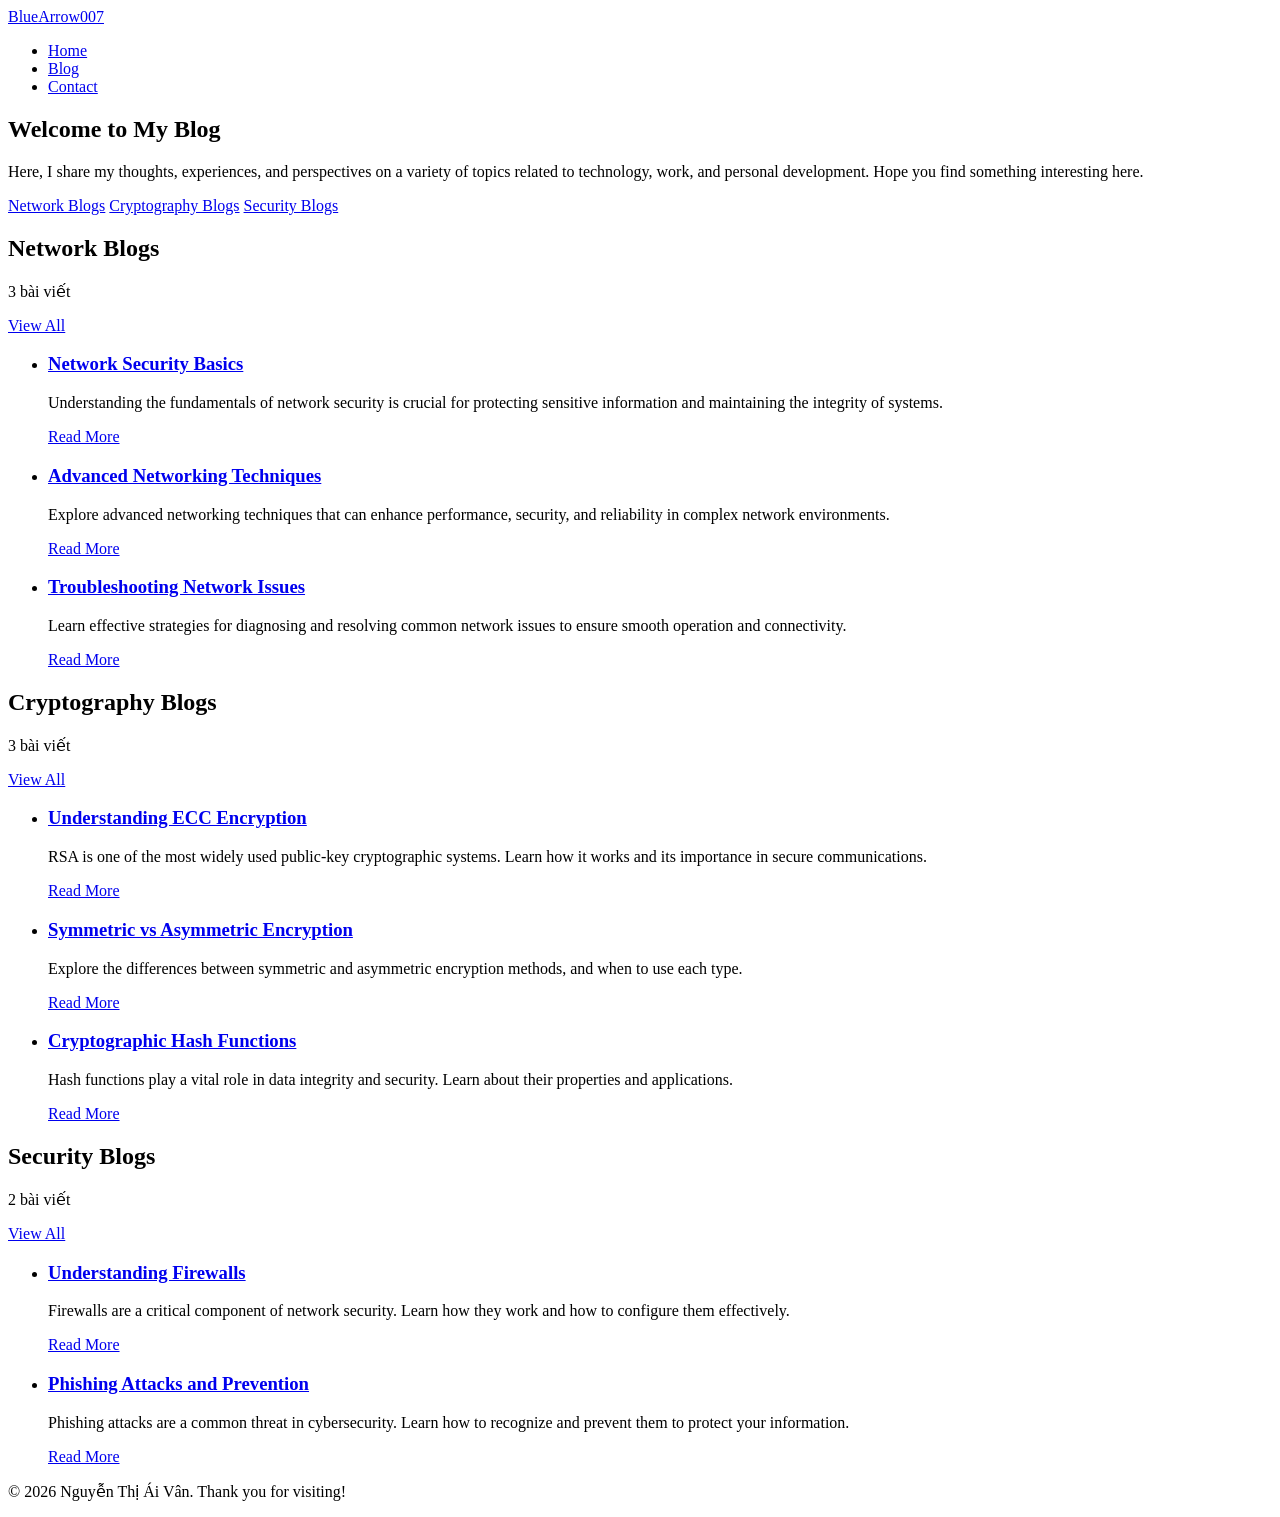
==== Blogs/blogs.html @ 368a2b72 "Update navigation links in blogs.html" ====
<!DOCTYPE html>
<html lang="vi">
<head>
    <meta charset="UTF-8">
    <meta name="viewport" content="width=device-width, initial-scale=1.0">
    <title>Blog – Nguyễn Thị Ái Vân | Portfolio</title>
    <meta name="description" content="Blog của Nguyễn Thị Ái Vân về mạng máy tính, mật mã học và bảo mật thông tin.">

    <link rel="preconnect" href="https://fonts.googleapis.com">
    <link rel="preconnect" href="https://fonts.gstatic.com" crossorigin>
    <link href="https://fonts.googleapis.com/css2?family=Be+Vietnam+Pro:wght@400;500;600;800&display=swap" rel="stylesheet">
    <link rel="stylesheet" href="Blogs/blogs.css">
</head>
<body>

    <header class="site-header">
        <nav class="nav" aria-label="Menu chính">
            <a class="nav__brand" href="/CV/CV_ntav.html">BlueArrow007</a>
            <ul class="nav__list">
                <li><a href=/my-cv/index.html>Home</a></li>
                <li><a href="Blogs/blogs.html" aria-current="page">Blog</a></li>
                <li><a href=#contact>Contact</a></li>
            </ul>
        </nav>
    </header>

    <main>
        <section class="blog-hero">
            <div class="blog-hero__inner">
                <h1 class="blog-hero__title">Welcome to My Blog</h1>
                <p class="blog-hero__text">Here, I share my thoughts, experiences, and perspectives on a variety of topics related to technology, work, and personal development. Hope you find something interesting here.</p>
                <nav class="topics" aria-label="Chủ đề blog">
                    <a class="topics__link" href="#network">Network Blogs</a>
                    <a class="topics__link" href="#cryptography">Cryptography Blogs</a>
                    <a class="topics__link" href="#security">Security Blogs</a>
                </nav>
            </div>
        </section>

        <!-- ===== Network ===== -->
        <section class="category" id="network" aria-labelledby="network-title">
            <div class="category__head">
                <h2 id="network-title" class="category__title">Network Blogs</h2>
                <p class="category__count">3 bài viết</p>
                <a class="btn btn--outline" href="#">View All</a>
            </div>
            <ul class="posts">
                <li class="post">
                    <h3 class="post__title"><a href="#">Network Security Basics</a></h3>
                    <p class="post__excerpt">Understanding the fundamentals of network security is crucial for protecting sensitive information and maintaining the integrity of systems.</p>
                    <a class="post__more" href="#">Read More</a>
                </li>
                <li class="post">
                    <h3 class="post__title"><a href="#">Advanced Networking Techniques</a></h3>
                    <p class="post__excerpt">Explore advanced networking techniques that can enhance performance, security, and reliability in complex network environments.</p>
                    <a class="post__more" href="#">Read More</a>
                </li>
                <li class="post">
                    <h3 class="post__title"><a href="#">Troubleshooting Network Issues</a></h3>
                    <p class="post__excerpt">Learn effective strategies for diagnosing and resolving common network issues to ensure smooth operation and connectivity.</p>
                    <a class="post__more" href="#">Read More</a>
                </li>
            </ul>
        </section>

        <!-- ===== Cryptography ===== -->
        <section class="category" id="cryptography" aria-labelledby="crypto-title">
            <div class="category__head">
                <h2 id="crypto-title" class="category__title">Cryptography Blogs</h2>
                <p class="category__count">3 bài viết</p>
                <a class="btn btn--outline" href="#">View All</a>
            </div>
            <ul class="posts">
                <li class="post">
                    <h3 class="post__title"><a href="#">Understanding ECC Encryption</a></h3>
                    <p class="post__excerpt">RSA is one of the most widely used public-key cryptographic systems. Learn how it works and its importance in secure communications.</p>
                    <a class="post__more" href="#">Read More</a>
                </li>
                <li class="post">
                    <h3 class="post__title"><a href="#">Symmetric vs Asymmetric Encryption</a></h3>
                    <p class="post__excerpt">Explore the differences between symmetric and asymmetric encryption methods, and when to use each type.</p>
                    <a class="post__more" href="#">Read More</a>
                </li>
                <li class="post">
                    <h3 class="post__title"><a href="#">Cryptographic Hash Functions</a></h3>
                    <p class="post__excerpt">Hash functions play a vital role in data integrity and security. Learn about their properties and applications.</p>
                    <a class="post__more" href="#">Read More</a>
                </li>
            </ul>
        </section>

        <!-- ===== Security (thay nội dung bằng bài thật của bạn) ===== -->
        <section class="category" id="security" aria-labelledby="security-title">
            <div class="category__head">
                <h2 id="security-title" class="category__title">Security Blogs</h2>
                <p class="category__count">2 bài viết</p>
                <a class="btn btn--outline" href="#">View All</a>
            </div>
            <ul class="posts">
                <li class="post">
                    <h3 class="post__title"><a href="#">Understanding Firewalls</a></h3>
                    <p class="post__excerpt">Firewalls are a critical component of network security. Learn how they work and how to configure them effectively.</p>
                    <a class="post__more" href="#">Read More</a>
                </li>
                <li class="post">
                    <h3 class="post__title"><a href="#">Phishing Attacks and Prevention</a></h3>
                    <p class="post__excerpt">Phishing attacks are a common threat in cybersecurity. Learn how to recognize and prevent them to protect your information.</p>
                    <a class="post__more" href="#">Read More</a>
                </li>
            </ul>
        </section>
    </main>

    <footer class="site-footer">
        <p>&copy; 2026 Nguyễn Thị Ái Vân. Thank you for visiting!</p>
    </footer>

</body>
</html>
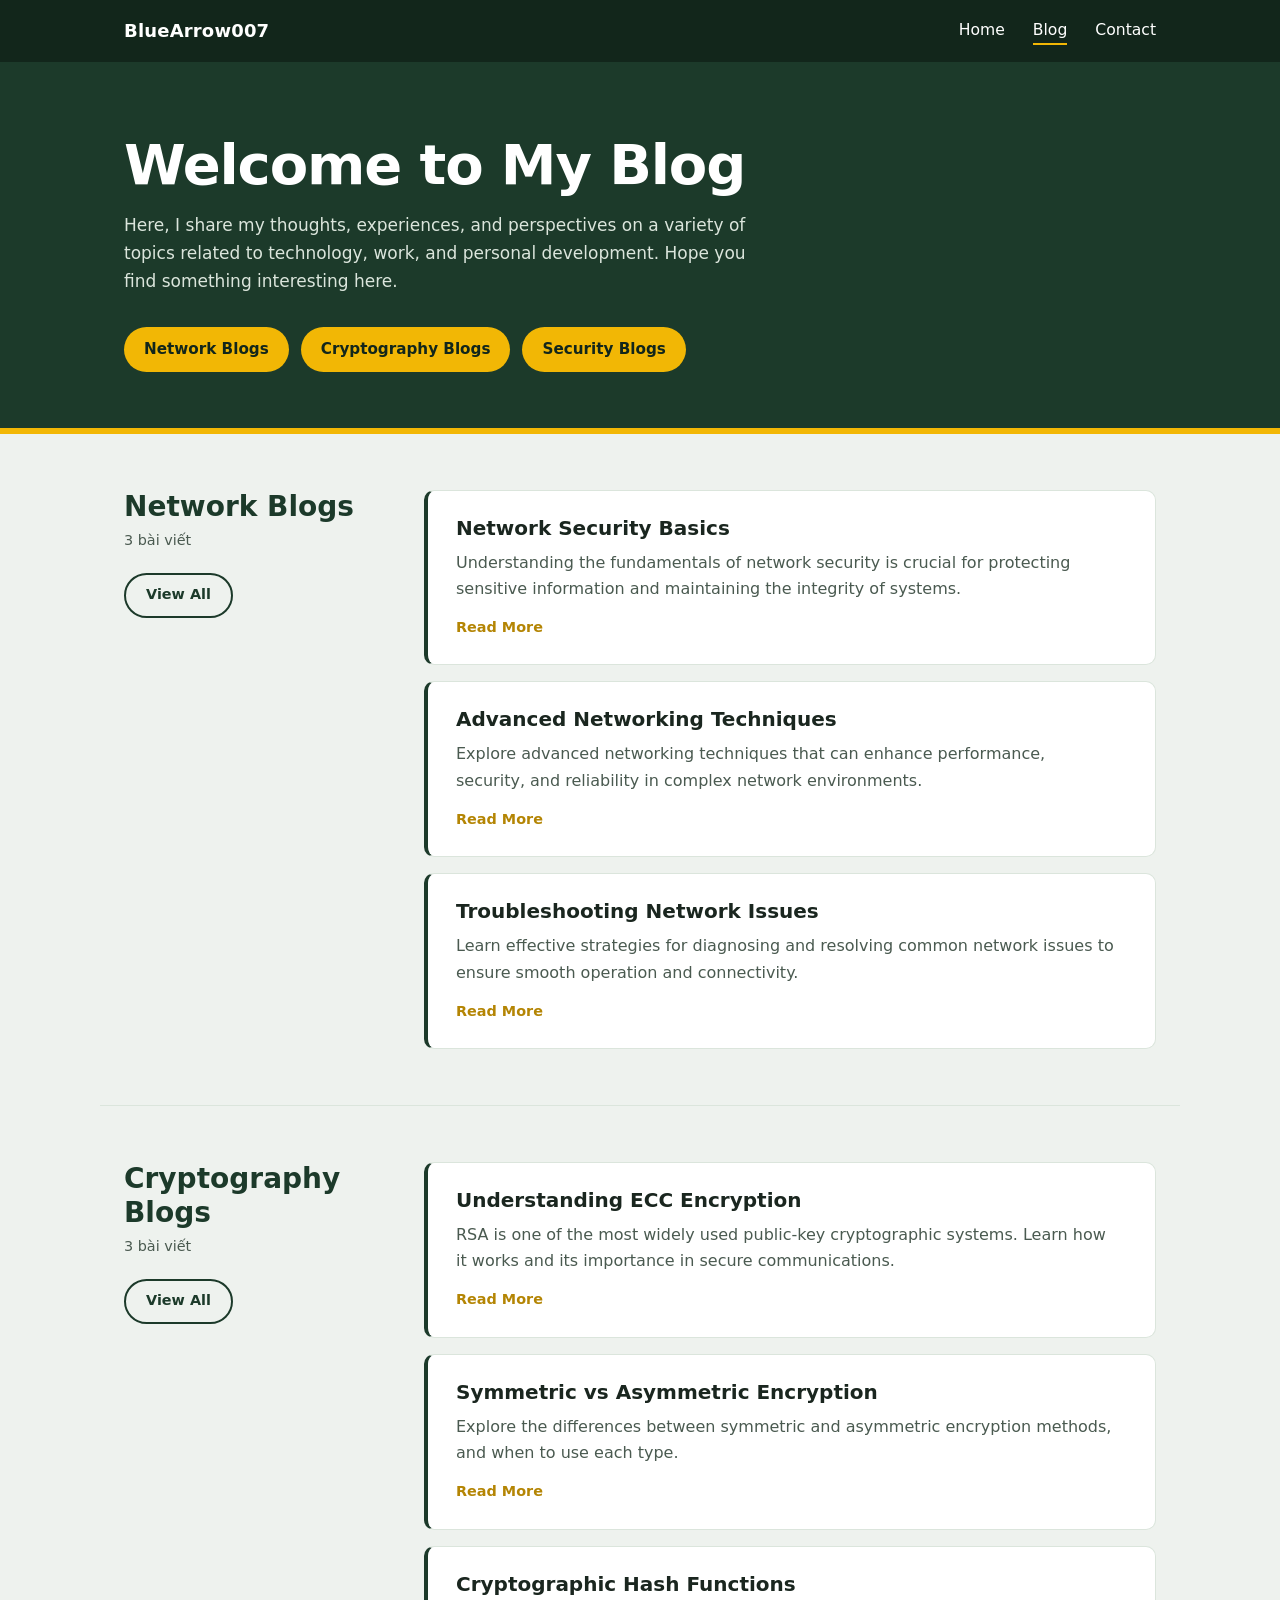
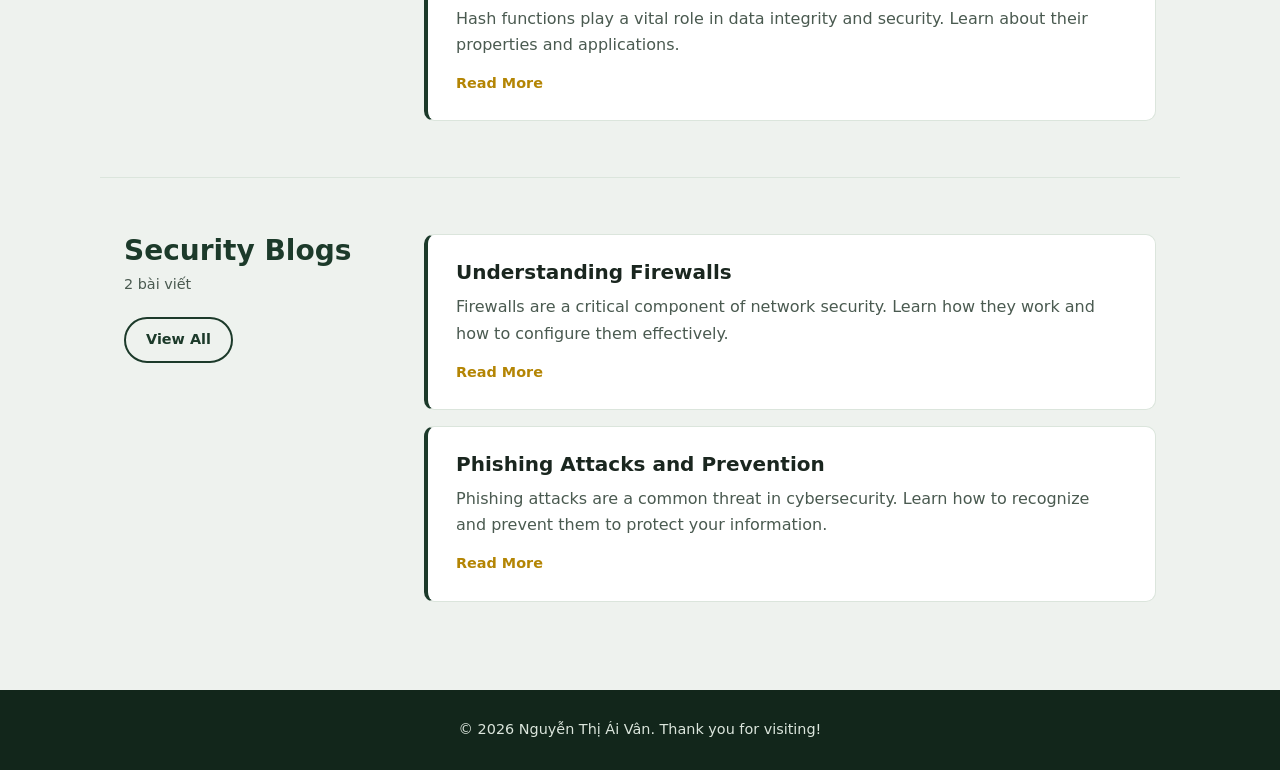
==== commit c4457591: "Fix stylesheet link path in blogs.html" ====
--- a/Blogs/blogs.html
+++ b/Blogs/blogs.html
@@ -9,7 +9,7 @@
     <link rel="preconnect" href="https://fonts.googleapis.com">
     <link rel="preconnect" href="https://fonts.gstatic.com" crossorigin>
     <link href="https://fonts.googleapis.com/css2?family=Be+Vietnam+Pro:wght@400;500;600;800&display=swap" rel="stylesheet">
-    <link rel="stylesheet" href="Blogs/blogs.css">
+    <link rel="stylesheet" href="blogs.css">
 </head>
 <body>
 
--- a/Blogs/blogs.css
+++ b/Blogs/blogs.css
@@ -0,0 +1,346 @@
+/* =========================================================
+   blog.css – Trang Blog (BlueArrow007)
+   Dùng chung bộ biến :root với trang Home
+   ========================================================= */
+
+:root {
+    --forest: #1c3a2a;
+    --forest-deep: #12261b;
+    --sunflower: #f2b705;
+    --sunflower-dark: #b48504;
+    --mist: #eef2ee;
+    --sage: #dbe5dc;
+    --ink: #1a261f;
+    --ink-soft: #4a5a50;
+    --white: #ffffff;
+
+    --font: "Be Vietnam Pro", system-ui, -apple-system, "Segoe UI",
+        Roboto, sans-serif;
+    --radius: 10px;
+    --wrap: 1080px;
+}
+
+/* ---------- Reset & base ---------- */
+*,
+*::before,
+*::after {
+    box-sizing: border-box;
+}
+
+html {
+    scroll-behavior: smooth;
+    scroll-padding-top: 80px;
+    /* tránh header che tiêu đề khi bấm chủ đề */
+}
+
+body {
+    margin: 0;
+    font-family: var(--font);
+    font-size: 1rem;
+    line-height: 1.65;
+    color: var(--ink);
+    background: var(--mist);
+}
+
+h1,
+h2,
+h3,
+p {
+    margin: 0;
+}
+
+a {
+    color: inherit;
+}
+
+ul {
+    margin: 0;
+    padding: 0;
+    list-style: none;
+}
+
+:focus-visible {
+    outline: 3px solid var(--sunflower);
+    outline-offset: 3px;
+    border-radius: 4px;
+}
+
+/* ---------- Header / Nav ---------- */
+.site-header {
+    position: sticky;
+    top: 0;
+    z-index: 10;
+    background: var(--forest-deep);
+}
+
+.nav {
+    max-width: var(--wrap);
+    margin: 0 auto;
+    padding: 1rem 1.5rem;
+    display: flex;
+    align-items: center;
+    justify-content: space-between;
+    gap: 1rem;
+}
+
+.nav__brand {
+    font-weight: 800;
+    font-size: 1.125rem;
+    color: var(--white);
+    text-decoration: none;
+    letter-spacing: 0.01em;
+}
+
+.nav__list {
+    display: flex;
+    gap: 1.75rem;
+}
+
+.nav__list a {
+    position: relative;
+    padding: 4px 0;
+    font-weight: 500;
+    font-size: 0.975rem;
+    color: var(--white);
+    text-decoration: none;
+}
+
+.nav__list a::after {
+    content: "";
+    position: absolute;
+    left: 0;
+    bottom: -2px;
+    width: 100%;
+    height: 2px;
+    background: var(--sunflower);
+    transform: scaleX(0);
+    transform-origin: left;
+    transition: transform 0.25s ease;
+}
+
+.nav__list a:hover::after,
+.nav__list a[aria-current="page"]::after {
+    transform: scaleX(1);
+}
+
+/* ---------- Hero ---------- */
+.blog-hero {
+    background: var(--forest);
+    color: var(--white);
+    border-bottom: 6px solid var(--sunflower);
+}
+
+.blog-hero__inner {
+    max-width: var(--wrap);
+    margin: 0 auto;
+    padding: 4.5rem 1.5rem 3.5rem;
+}
+
+.blog-hero__title {
+    font-size: clamp(2.25rem, 5vw, 3.5rem);
+    font-weight: 800;
+    line-height: 1.1;
+    letter-spacing: -0.02em;
+}
+
+.blog-hero__text {
+    max-width: 60ch;
+    margin-top: 1rem;
+    font-size: 1.0625rem;
+    color: var(--sage);
+}
+
+.topics {
+    display: flex;
+    flex-wrap: wrap;
+    gap: 0.75rem;
+    margin-top: 2rem;
+}
+
+.topics__link {
+    padding: 0.6rem 1.25rem;
+    border-radius: 999px;
+    background: var(--sunflower);
+    color: var(--forest-deep);
+    font-weight: 600;
+    font-size: 0.95rem;
+    text-decoration: none;
+    transition: background 0.2s;
+}
+
+.topics__link:hover {
+    background: var(--white);
+}
+
+/* ---------- Category sections ---------- */
+.category {
+    max-width: var(--wrap);
+    margin: 0 auto;
+    padding: 3.5rem 1.5rem;
+    display: grid;
+    grid-template-columns: 260px 1fr;
+    gap: 2.5rem;
+}
+
+.category+.category {
+    border-top: 1px solid var(--sage);
+}
+
+.category__head {
+    align-self: start;
+    position: sticky;
+    top: 96px;
+}
+
+.category__title {
+    font-size: 1.75rem;
+    font-weight: 800;
+    line-height: 1.2;
+    color: var(--forest);
+}
+
+.category__count {
+    margin-top: 0.35rem;
+    color: var(--ink-soft);
+    font-size: 0.9rem;
+}
+
+/* ---------- Buttons ---------- */
+.btn {
+    display: inline-block;
+    margin-top: 1.25rem;
+    padding: 0.55rem 1.25rem;
+    border-radius: 999px;
+    font-weight: 600;
+    font-size: 0.9rem;
+    text-decoration: none;
+    transition: background 0.2s, color 0.2s;
+}
+
+.btn--outline {
+    border: 2px solid var(--forest);
+    color: var(--forest);
+}
+
+.btn--outline:hover {
+    background: var(--forest);
+    color: var(--white);
+}
+
+/* ---------- Posts ---------- */
+.posts {
+    display: grid;
+    gap: 1rem;
+}
+
+.post {
+    padding: 1.5rem 1.75rem;
+    background: var(--white);
+    border: 1px solid var(--sage);
+    border-left: 4px solid var(--forest);
+    border-radius: var(--radius);
+    transition: border-color 0.2s;
+}
+
+.post:hover {
+    border-left-color: var(--sunflower);
+}
+
+.post__title {
+    font-size: 1.25rem;
+    font-weight: 600;
+    line-height: 1.35;
+}
+
+.post__title a {
+    color: var(--ink);
+    text-decoration: none;
+}
+
+.post__title a:hover {
+    color: var(--forest);
+    text-decoration: underline;
+    text-decoration-color: var(--sunflower);
+    text-decoration-thickness: 2px;
+    text-underline-offset: 4px;
+}
+
+.post__excerpt {
+    max-width: 65ch;
+    margin-top: 0.5rem;
+    color: var(--ink-soft);
+}
+
+.post__more {
+    display: inline-block;
+    margin-top: 0.85rem;
+    font-weight: 600;
+    font-size: 0.9rem;
+    color: var(--sunflower-dark);
+    text-decoration: none;
+}
+
+.post__more:hover {
+    color: var(--forest);
+    text-decoration: underline;
+}
+
+/* ---------- Footer ---------- */
+.site-footer {
+    margin-top: 2rem;
+    padding: 1.75rem 1.5rem;
+    background: var(--forest-deep);
+    color: var(--sage);
+    text-align: center;
+    font-size: 0.9rem;
+}
+
+/* ---------- Responsive ---------- */
+@media (max-width: 820px) {
+    .category {
+        grid-template-columns: 1fr;
+        gap: 1.5rem;
+        padding: 2.5rem 1.25rem;
+    }
+
+    .category__head {
+        position: static;
+        display: flex;
+        flex-wrap: wrap;
+        align-items: baseline;
+        column-gap: 1rem;
+    }
+
+    .category__head .btn {
+        margin-top: 0.5rem;
+    }
+}
+
+@media (max-width: 520px) {
+    .nav {
+        flex-direction: column;
+        gap: 0.5rem;
+    }
+
+    .nav__list {
+        gap: 1.25rem;
+    }
+
+    .blog-hero__inner {
+        padding: 3rem 1.25rem 2.5rem;
+    }
+
+    .post {
+        padding: 1.25rem;
+    }
+}
+
+@media (prefers-reduced-motion: reduce) {
+    html {
+        scroll-behavior: auto;
+    }
+
+    * {
+        transition: none !important;
+    }
+}
